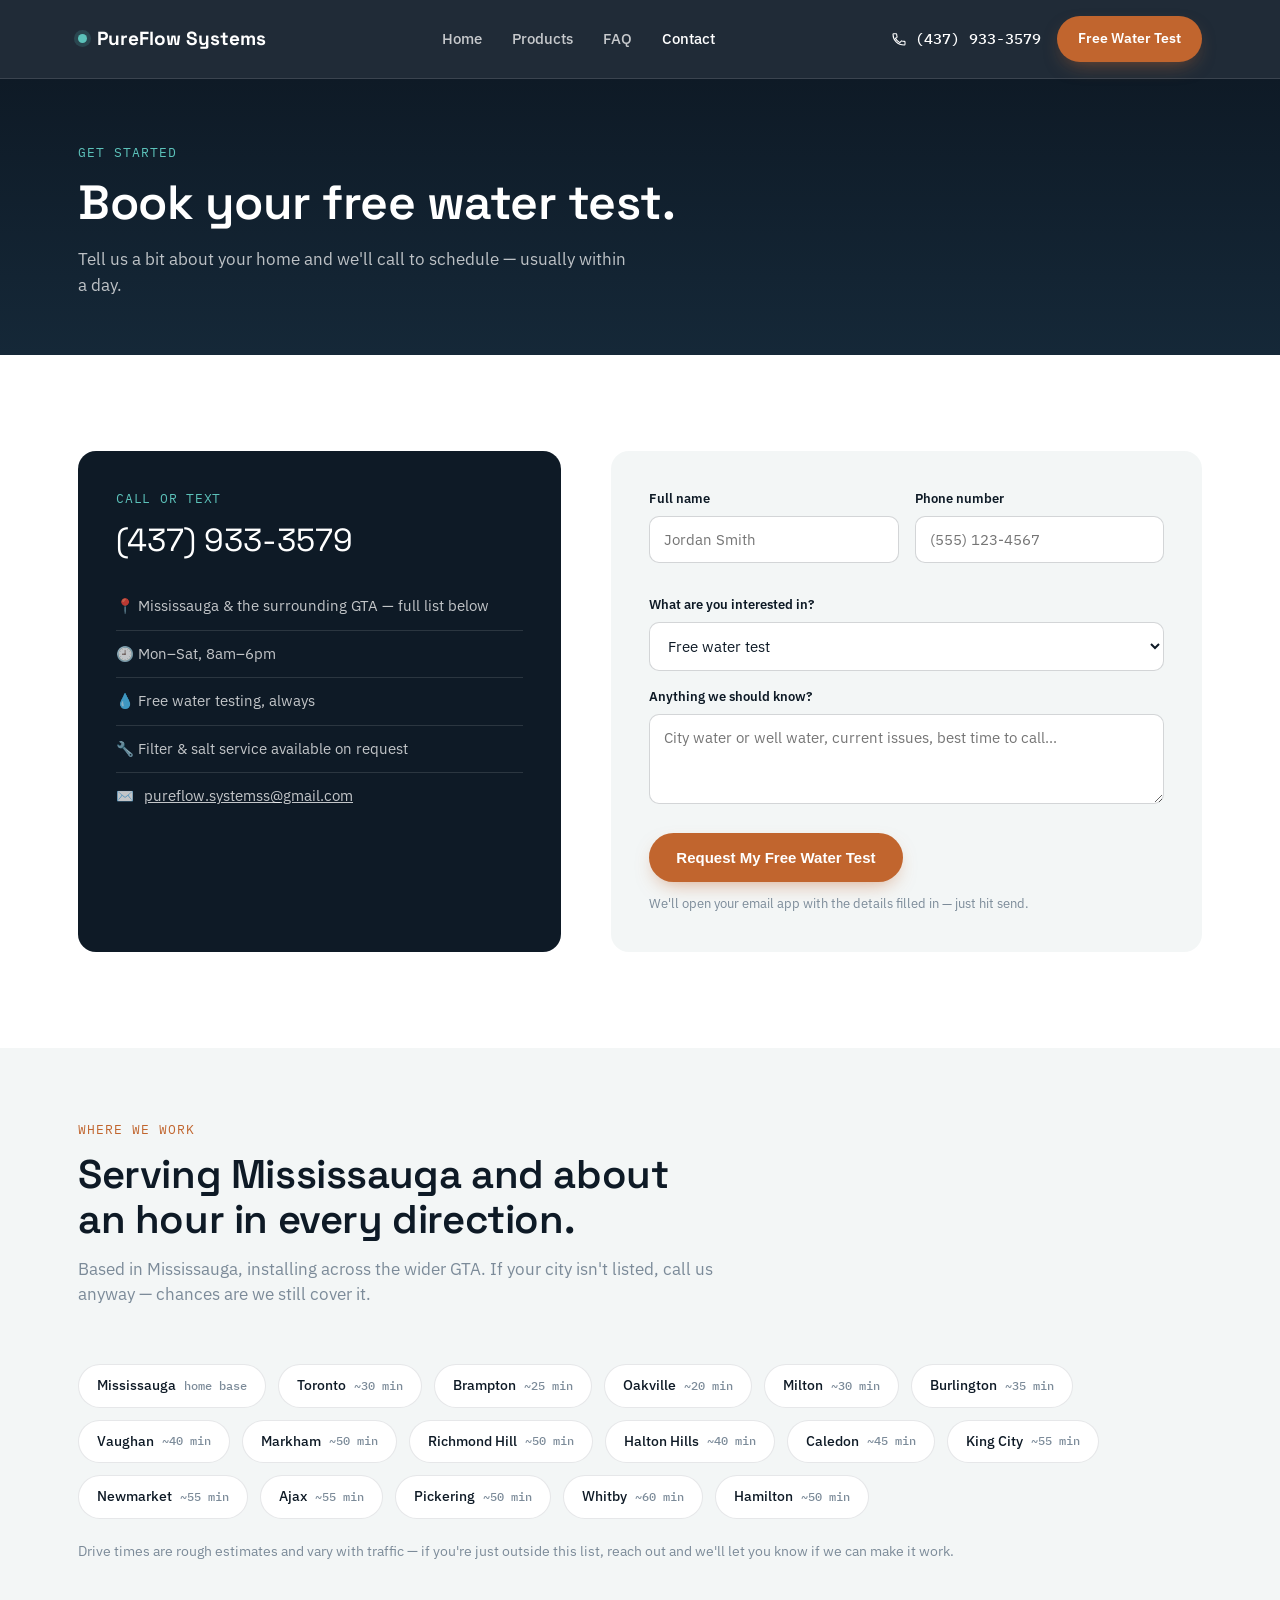
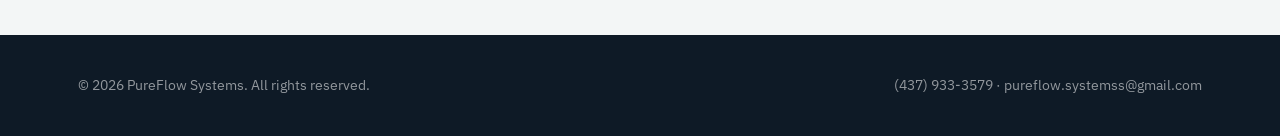
==== contact.html @ 2f2166f5 "Add files via upload" ====
<!DOCTYPE html>
<html lang="en">
<head>
<meta charset="UTF-8">
<meta name="viewport" content="width=device-width, initial-scale=1.0">
<title>Contact | PureFlow Systems</title>
<meta name="description" content="Book your free water test. Serving Mississauga and about an hour in every direction across the GTA.">
<link rel="preconnect" href="https://fonts.googleapis.com">
<link rel="preconnect" href="https://fonts.gstatic.com" crossorigin>
<link href="https://fonts.googleapis.com/css2?family=Space+Grotesk:wght@400;500;600;700&family=IBM+Plex+Sans:wght@400;500;600;700&family=IBM+Plex+Mono:wght@400;500;600&display=swap" rel="stylesheet">
<link rel="stylesheet" href="styles.css">
</head>
<body>

<header>
  <div class="nav">
    <a href="index.html" class="logo"><span class="dot"></span>PureFlow Systems</a>
    <nav class="navlinks">
      <a href="index.html">Home</a>
      <a href="products.html">Products</a>
      <a href="faq.html">FAQ</a>
      <a href="contact.html" class="active">Contact</a>
    </nav>
    <div class="navcta">
      <a class="navphone" href="tel:4379333579">
        <svg width="16" height="16" viewBox="0 0 24 24" fill="none"><path d="M6.6 10.8c1.4 2.8 3.8 5.1 6.6 6.6l2.2-2.2c.3-.3.7-.4 1-.2 1.1.4 2.3.6 3.6.6.6 0 1 .4 1 1V20c0 .6-.4 1-1 1C9.9 21 3 14.1 3 5c0-.6.4-1 1-1h3.5c.6 0 1 .4 1 1 0 1.2.2 2.4.6 3.6.1.4 0 .8-.2 1L6.6 10.8Z" stroke="currentColor" stroke-width="1.6"/></svg>
        <span class="label">(437) 933-3579</span>
      </a>
      <a class="btn btn-copper" href="contact.html" style="padding:11px 20px; font-size:14px;">Free Water Test</a>
      <button class="menu-btn" aria-label="Toggle menu" onclick="toggleMobileNav()">☰</button>
    </div>
  </div>
  <nav class="mobile-nav" id="mobileNav">
    <a href="index.html" onclick="closeMobileNav()">Home</a>
    <a href="products.html" onclick="closeMobileNav()">Products</a>
    <a href="faq.html" onclick="closeMobileNav()">FAQ</a>
    <a href="contact.html" class="active" onclick="closeMobileNav()">Contact</a>
  </nav>
</header>

<div class="page-header">
  <div class="wrap">
    <span class="kicker">Get started</span>
    <h1>Book your free water test.</h1>
    <p>Tell us a bit about your home and we'll call to schedule — usually within a day.</p>
  </div>
</div>

<section class="section">
  <div class="wrap">
    <div class="contact-grid">
      <div class="contact-card">
        <div style="font-family:'IBM Plex Mono'; font-size:12.5px; text-transform:uppercase; letter-spacing:0.06em; color:#5CC2BA;">Call or text</div>
        <a href="tel:4379333579" class="contact-phone">(437) 933-3579</a>
        <ul class="contact-list">
          <li>📍 Mississauga &amp; the surrounding GTA — full list below</li>
          <li>🕘 Mon–Sat, 8am–6pm</li>
          <li>💧 Free water testing, always</li>
          <li>🔧 Filter &amp; salt service available on request</li>
          <li>✉️ <a href="mailto:pureflow.systemss@gmail.com" style="color:inherit; text-decoration:underline;">pureflow.systemss@gmail.com</a></li>
        </ul>
      </div>

      <form class="quote" id="quoteForm" onsubmit="submitQuoteForm(event)">
        <div class="row">
          <div class="field">
            <label for="name">Full name</label>
            <input id="name" type="text" placeholder="Jordan Smith" required>
          </div>
          <div class="field">
            <label for="phone">Phone number</label>
            <input id="phone" type="tel" placeholder="(555) 123-4567" required>
          </div>
        </div>
        <div class="field">
          <label for="interest">What are you interested in?</label>
          <select id="interest">
            <option>Free water test</option>
            <option>Whole house softener + carbon</option>
            <option>Whole house softener + 3-stage</option>
            <option>Whole house carbon only</option>
            <option>6-stage under-sink RO</option>
            <option>7-stage under-sink RO</option>
            <option>Filter or salt service for existing system</option>
          </select>
        </div>
        <div class="field">
          <label for="notes">Anything we should know?</label>
          <textarea id="notes" placeholder="City water or well water, current issues, best time to call..."></textarea>
        </div>
        <button class="btn btn-copper" type="submit">Request My Free Water Test</button>
        <p id="quoteFormNote" style="font-size:13px; color:var(--steel); margin-top:12px;">We'll open your email app with the details filled in — just hit send.</p>
      </form>
    </div>
  </div>
</section>

<!-- SERVICE AREA -->
<section class="section tight bg-mist">
  <div class="wrap">
    <div class="section-head">
      <span class="kicker">Where we work</span>
      <h2>Serving Mississauga and about an hour in every direction.</h2>
      <p>Based in Mississauga, installing across the wider GTA. If your city isn't listed, call us anyway — chances are we still cover it.</p>
    </div>
    <div class="area-grid">
      <div class="area-chip">Mississauga <span class="drivetime">home base</span></div>
      <div class="area-chip">Toronto <span class="drivetime">~30 min</span></div>
      <div class="area-chip">Brampton <span class="drivetime">~25 min</span></div>
      <div class="area-chip">Oakville <span class="drivetime">~20 min</span></div>
      <div class="area-chip">Milton <span class="drivetime">~30 min</span></div>
      <div class="area-chip">Burlington <span class="drivetime">~35 min</span></div>
      <div class="area-chip">Vaughan <span class="drivetime">~40 min</span></div>
      <div class="area-chip">Markham <span class="drivetime">~50 min</span></div>
      <div class="area-chip">Richmond Hill <span class="drivetime">~50 min</span></div>
      <div class="area-chip">Halton Hills <span class="drivetime">~40 min</span></div>
      <div class="area-chip">Caledon <span class="drivetime">~45 min</span></div>
      <div class="area-chip">King City <span class="drivetime">~55 min</span></div>
      <div class="area-chip">Newmarket <span class="drivetime">~55 min</span></div>
      <div class="area-chip">Ajax <span class="drivetime">~55 min</span></div>
      <div class="area-chip">Pickering <span class="drivetime">~50 min</span></div>
      <div class="area-chip">Whitby <span class="drivetime">~60 min</span></div>
      <div class="area-chip">Hamilton <span class="drivetime">~50 min</span></div>
    </div>
    <p class="area-note">Drive times are rough estimates and vary with traffic — if you're just outside this list, reach out and we'll let you know if we can make it work.</p>
  </div>
</section>

<footer>
  <div class="wrap">
    <div>© 2026 PureFlow Systems. All rights reserved.</div>
    <div>(437) 933-3579 · pureflow.systemss@gmail.com</div>
  </div>
</footer>

<script src="script.js"></script>
</body>
</html>
---- styles.css ----
:root{
  --ink:#0E1A26;
  --ink-2:#152838;
  --ink-3:#1D3345;
  --mist:#F3F6F6;
  --paper:#FFFFFF;
  --teal:#2E9E97;
  --teal-light:#5CC2BA;
  --copper:#C1652E;
  --copper-light:#E08246;
  --steel:#7C8B99;
  --ink-text:#0E1A26;
  --line-dark:rgba(255,255,255,0.12);
  --line-light:rgba(14,26,38,0.10);
  --radius:14px;
}
*{box-sizing:border-box; margin:0; padding:0;}
html{scroll-behavior:smooth;}
body{
  font-family:'IBM Plex Sans', sans-serif;
  color:var(--ink-text);
  background:var(--paper);
  line-height:1.55;
  -webkit-font-smoothing:antialiased;
}
h1,h2,h3,h4{
  font-family:'Space Grotesk', sans-serif;
  font-weight:600;
  line-height:1.12;
  letter-spacing:-0.01em;
}
.mono{font-family:'IBM Plex Mono', monospace;}
a{color:inherit; text-decoration:none;}
img{max-width:100%; display:block;}
.wrap{max-width:1180px; margin:0 auto; padding:0 28px;}
section{position:relative;}

/* ---------- Buttons ---------- */
.btn{
  display:inline-flex; align-items:center; gap:10px;
  padding:15px 26px;
  border-radius:999px;
  font-weight:600;
  font-size:15px;
  border:1px solid transparent;
  cursor:pointer;
  transition:transform .15s ease, box-shadow .15s ease, background .15s ease;
  white-space:nowrap;
}
.btn:hover{transform:translateY(-1px);}
.btn-copper{background:var(--copper); color:#fff; box-shadow:0 8px 20px -8px rgba(193,101,46,0.6);}
.btn-copper:hover{background:var(--copper-light);}
.btn-ghost{background:transparent; color:var(--paper); border-color:rgba(255,255,255,0.35);}
.btn-ghost:hover{background:rgba(255,255,255,0.08);}
.btn-dark{background:var(--ink); color:#fff;}
.btn-dark:hover{background:var(--ink-3);}
.btn-outline-dark{background:transparent;color:var(--ink);border-color:rgba(14,26,38,0.25);}
.btn-outline-dark:hover{background:rgba(14,26,38,0.04);}

/* ---------- Nav ---------- */
header{
  position:sticky; top:0; z-index:100;
  background:rgba(14,26,38,0.92);
  backdrop-filter:blur(10px);
  border-bottom:1px solid var(--line-dark);
}
.nav{
  display:flex; align-items:center; justify-content:space-between;
  padding:16px 28px; max-width:1180px; margin:0 auto;
}
.logo{
  display:flex; align-items:center; gap:10px;
  color:#fff; font-family:'Space Grotesk'; font-weight:700; font-size:19px;
}
.logo .dot{
  width:9px;height:9px;border-radius:50%;
  background:var(--teal-light);
  box-shadow:0 0 0 4px rgba(92,194,186,0.18);
}
.navlinks{display:flex; gap:30px; align-items:center;}
.navlinks a{color:rgba(255,255,255,0.75); font-size:14.5px; font-weight:500; transition:color .15s;}
.navlinks a:hover, .navlinks a.active{color:#fff;}
.navcta{display:flex; align-items:center; gap:16px;}
.navphone{color:#fff; font-family:'IBM Plex Mono'; font-size:14.5px; font-weight:500; display:flex; align-items:center; gap:8px;}
.menu-btn{display:none; background:none; border:none; color:#fff; font-size:24px; cursor:pointer; line-height:1;}

.mobile-nav{
  display:none;
  flex-direction:column;
  background:var(--ink-2);
  border-top:1px solid var(--line-dark);
  border-bottom:1px solid var(--line-dark);
}
.mobile-nav.open{display:flex;}
.mobile-nav a{
  color:rgba(255,255,255,0.85); font-size:15px; font-weight:500;
  padding:16px 28px; border-top:1px solid var(--line-dark);
}
.mobile-nav a:first-child{border-top:none;}
.mobile-nav a:hover, .mobile-nav a.active{color:#fff; background:rgba(255,255,255,0.04);}

@media (max-width:880px){
  .navlinks{display:none;}
  .navphone span.label{display:none;}
  .menu-btn{display:block;}
}

/* ---------- Page header (non-home pages) ---------- */
.page-header{
  background:linear-gradient(180deg, var(--ink) 0%, var(--ink-2) 100%);
  color:#fff;
  padding:64px 0 56px;
}
.page-header .kicker{
  font-family:'IBM Plex Mono'; font-size:12.5px; letter-spacing:0.08em; text-transform:uppercase;
  color:var(--teal-light); margin-bottom:14px; display:block;
}
.page-header h1{font-size:clamp(32px,4.5vw,48px); color:#fff;}
.page-header p{font-size:17px; color:rgba(255,255,255,0.72); max-width:560px; margin-top:16px;}

/* ---------- Hero (home only) ---------- */
.hero{
  background:
    radial-gradient(ellipse 900px 500px at 85% -10%, rgba(46,158,151,0.22), transparent 60%),
    linear-gradient(180deg, var(--ink) 0%, var(--ink-2) 100%);
  color:#fff;
  padding:90px 0 60px;
  overflow:hidden;
}
.hero-grid{
  display:grid; grid-template-columns:1.1fr 0.9fr; gap:40px; align-items:center;
}
.eyebrow{
  display:inline-flex; align-items:center; gap:8px;
  font-family:'IBM Plex Mono'; font-size:12.5px; letter-spacing:0.06em; text-transform:uppercase;
  color:var(--teal-light);
  border:1px solid rgba(92,194,186,0.35);
  padding:6px 14px; border-radius:999px;
  margin-bottom:22px;
}
.hero h1{
  font-size:clamp(36px, 5vw, 58px);
  color:#fff;
  margin-bottom:20px;
}
.hero h1 em{
  font-style:normal;
  background:linear-gradient(90deg, var(--teal-light), var(--teal));
  -webkit-background-clip:text; background-clip:text; color:transparent;
}
.hero p.sub{
  font-size:18px; color:rgba(255,255,255,0.72); max-width:480px; margin-bottom:34px;
}
.hero-ctas{display:flex; flex-wrap:wrap; gap:14px; margin-bottom:36px;}
.hero-stats{display:flex; gap:34px; flex-wrap:wrap;}
.hstat b{display:block; font-family:'Space Grotesk'; font-size:26px; color:#fff;}
.hstat span{font-size:13px; color:rgba(255,255,255,0.55);}

.pipe-art{position:relative; height:420px;}
.pipe-art svg{width:100%; height:100%;}
@media (max-width:960px){
  .hero-grid{grid-template-columns:1fr;}
  .pipe-art{height:260px; order:-1;}
}

/* ---------- Trust strip ---------- */
.trust{
  background:var(--ink-3);
  color:#fff;
  padding:22px 0;
  border-bottom:1px solid var(--line-dark);
}
.trust .wrap{
  display:flex; flex-wrap:wrap; gap:18px 40px; justify-content:space-between; align-items:center;
  font-size:14px; color:rgba(255,255,255,0.85);
}
.trust .item{display:flex; align-items:center; gap:10px;}
.trust .item svg{flex:none;}

/* ---------- Section headers ---------- */
.section{padding:96px 0;}
.section.tight{padding:72px 0;}
.section-head{max-width:640px; margin-bottom:56px;}
.section-head .kicker{
  font-family:'IBM Plex Mono'; font-size:12.5px; letter-spacing:0.08em; text-transform:uppercase;
  color:var(--copper); margin-bottom:14px; display:block;
}
.section-head h2{font-size:clamp(28px,3.6vw,40px); color:var(--ink);}
.section-head p{font-size:16.5px; color:var(--steel); margin-top:14px;}
.bg-mist{background:var(--mist);}

/* ---------- Overview cards (home) ---------- */
.overview-grid{display:grid; grid-template-columns:1fr 1fr; gap:24px;}
.overview-card{
  background:#fff; border:1px solid var(--line-light); border-radius:var(--radius);
  padding:36px; display:flex; flex-direction:column;
  transition:transform .2s ease, box-shadow .2s ease;
}
.overview-card:hover{transform:translateY(-4px); box-shadow:0 24px 48px -24px rgba(14,26,38,0.25);}
.overview-card .tier{font-family:'IBM Plex Mono'; font-size:12.5px; color:var(--copper); text-transform:uppercase; letter-spacing:0.06em; margin-bottom:10px;}
.overview-card h3{font-size:24px; margin-bottom:12px;}
.overview-card p{color:var(--steel); font-size:15px; margin-bottom:24px; flex:1;}
@media (max-width:760px){.overview-grid{grid-template-columns:1fr;}}

/* ---------- Package cards ---------- */
.pkg-grid{display:grid; grid-template-columns:repeat(3, 1fr); gap:24px;}
.pkg{
  background:#fff; border:1px solid var(--line-light); border-radius:var(--radius);
  padding:34px 30px; display:flex; flex-direction:column; position:relative;
  transition:transform .2s ease, box-shadow .2s ease;
}
.pkg:hover{transform:translateY(-4px); box-shadow:0 24px 48px -24px rgba(14,26,38,0.25);}
.pkg.featured{
  border:2px solid var(--teal);
  box-shadow:0 30px 60px -28px rgba(46,158,151,0.35);
}
.pkg-tag{
  position:absolute; top:-13px; left:30px;
  background:var(--teal); color:#fff; font-size:11.5px; font-weight:600;
  letter-spacing:0.04em; text-transform:uppercase;
  padding:5px 14px; border-radius:999px;
}
.pkg .tier{font-family:'IBM Plex Mono'; font-size:12.5px; color:var(--copper); text-transform:uppercase; letter-spacing:0.06em; margin-bottom:10px;}
.pkg h3{font-size:22px; margin-bottom:8px;}
.pkg ul{list-style:none; margin:20px 0 28px; flex:1;}
.pkg li{
  font-size:14.5px; color:#42505C; padding:8px 0 8px 26px; position:relative;
  border-top:1px solid var(--line-light);
}
.pkg li:first-child{border-top:none;}
.pkg li::before{
  content:"✓"; position:absolute; left:0; top:8px; color:var(--teal); font-weight:700;
}

/* ---------- RO cards ---------- */
.ro-grid{display:grid; grid-template-columns:1fr 1fr; gap:24px;}
.ro-card{
  background:var(--ink); color:#fff; border-radius:var(--radius); padding:34px;
  position:relative; overflow:hidden;
}
.ro-card.alt{background:var(--ink-3);}
.ro-card .stagecount{
  font-family:'Space Grotesk'; font-size:52px; color:rgba(255,255,255,0.14);
  position:absolute; top:14px; right:24px;
}
.ro-card h3{font-size:22px; margin-bottom:6px; color:#fff;}
.ro-card p{color:rgba(255,255,255,0.65); font-size:14.5px; margin-bottom:16px; margin-top:16px;}
.ro-card .note{
  font-size:13px; color:rgba(255,255,255,0.55); border-top:1px solid var(--line-dark);
  padding-top:14px; margin-top:6px;
}

/* ---------- Stage flow diagram ---------- */
.flow-wrap{
  background:var(--ink); border-radius:20px; padding:50px 40px 40px;
  color:#fff; position:relative; overflow:hidden;
}
.flow-toggle{
  display:inline-flex; background:rgba(255,255,255,0.06); border:1px solid var(--line-dark);
  border-radius:999px; padding:4px; margin-bottom:44px;
}
.flow-toggle button{
  font-family:'IBM Plex Mono'; font-size:13px; padding:9px 20px; border-radius:999px; border:none;
  background:transparent; color:rgba(255,255,255,0.55); cursor:pointer; transition:all .2s;
}
.flow-toggle button.active{background:var(--teal); color:#fff;}
.flow-track{position:relative; padding:10px 0 30px;}
.flow-line{
  position:absolute; top:24px; left:0; right:0; height:3px;
  background:linear-gradient(90deg, var(--teal) 0%, var(--teal-light) 100%);
  border-radius:3px; z-index:0;
}
.flow-nodes{display:flex; justify-content:space-between; position:relative; z-index:1;}
.fnode{width:13%; text-align:center; cursor:pointer;}
.fnode .dot{
  width:48px; height:48px; border-radius:50%; background:var(--ink-3);
  border:3px solid var(--teal); margin:0 auto 14px;
  display:flex; align-items:center; justify-content:center;
  font-family:'Space Grotesk'; font-weight:700; font-size:17px; color:#fff;
  transition:all .2s;
}
.fnode:hover .dot, .fnode.open .dot{background:var(--teal); transform:scale(1.08);}
.fnode .flabel{font-size:12.5px; color:rgba(255,255,255,0.7); font-weight:500; line-height:1.3;}
.fnode[data-stage="7"]{display:none;}
.flow-track.show7 .fnode[data-stage="7"]{display:block;}
.flow-detail{
  margin-top:30px; background:rgba(255,255,255,0.05); border:1px solid var(--line-dark);
  border-radius:12px; padding:22px 26px; font-size:14.5px; color:rgba(255,255,255,0.8);
  min-height:56px; display:flex; align-items:center; gap:14px;
}
.flow-detail b{color:#fff; font-family:'Space Grotesk'; font-weight:600;}
@media (max-width:820px){
  .flow-nodes{flex-wrap:wrap; gap:20px 0;}
  .fnode{width:30%;}
  .flow-line{display:none;}
}

/* ---------- Service / recurring ---------- */
.service-grid{display:grid; grid-template-columns:1fr 1fr 1fr; gap:24px;}
.service-card{
  background:#fff; border:1px solid var(--line-light); border-radius:var(--radius); padding:30px;
}
.service-card .icon{
  width:44px; height:44px; border-radius:10px; background:rgba(46,158,151,0.1);
  display:flex; align-items:center; justify-content:center; margin-bottom:18px;
}
.service-card h4{font-size:17px; margin-bottom:10px;}
.service-card p{font-size:14.5px; color:var(--steel);}

/* ---------- CTA banner ---------- */
.cta-banner{
  background:linear-gradient(120deg, var(--teal) 0%, #257a75 100%);
  color:#fff; border-radius:20px; padding:56px 50px;
  display:flex; align-items:center; justify-content:space-between; gap:30px; flex-wrap:wrap;
}
.cta-banner h2{color:#fff; font-size:clamp(24px,3vw,32px); max-width:520px;}
.cta-banner p{color:rgba(255,255,255,0.85); margin-top:10px; max-width:480px;}

/* ---------- About / gallery ---------- */
.about-grid{display:grid; grid-template-columns:1fr 1fr; gap:60px; align-items:center;}
.about-list{list-style:none; margin-top:26px;}
.about-list li{
  display:flex; gap:14px; padding:14px 0; border-top:1px solid var(--line-light); font-size:15px;
}
.about-list li:first-child{border-top:none;}
.about-list b{font-family:'Space Grotesk'; color:var(--teal); flex:none;}

.gallery-grid{display:grid; grid-template-columns:repeat(4,1fr); gap:16px;}
.gallery-slot{
  aspect-ratio:1; border-radius:12px; position:relative; overflow:hidden; background:#0E1A26;
  border:1px solid var(--line-light);
}
.gallery-slot img{width:100%; height:100%; object-fit:cover; display:block;}
.gallery-slot figcaption{
  position:absolute; left:0; right:0; bottom:0;
  background:linear-gradient(0deg, rgba(14,26,38,0.85), transparent);
  color:#fff; font-size:12.5px; font-weight:500; padding:22px 12px 10px; text-align:left;
}
@media (max-width:760px){.gallery-grid{grid-template-columns:repeat(2,1fr);}}

/* ---------- Service area ---------- */
.area-grid{display:flex; flex-wrap:wrap; gap:12px;}
.area-chip{
  display:flex; align-items:center; gap:8px;
  background:#fff; border:1px solid var(--line-light); border-radius:999px;
  padding:10px 18px; font-size:14px; color:var(--ink); font-weight:500;
}
.area-chip .drivetime{font-family:'IBM Plex Mono'; font-size:12px; color:var(--steel);}
.area-note{font-size:14px; color:var(--steel); margin-top:22px;}

/* ---------- FAQ ---------- */
.faq-list{max-width:800px;}
.faq-item{border-top:1px solid var(--line-light);}
.faq-item:last-child{border-bottom:1px solid var(--line-light);}
.faq-q{
  width:100%; text-align:left; background:none; border:none; cursor:pointer;
  display:flex; align-items:center; justify-content:space-between; gap:20px;
  padding:22px 4px; font-family:'Space Grotesk'; font-size:16.5px; font-weight:600; color:var(--ink);
}
.faq-q .plus{
  font-family:'IBM Plex Mono'; font-size:20px; color:var(--teal); flex:none;
  transition:transform .2s ease;
}
.faq-item.open .faq-q .plus{transform:rotate(45deg);}
.faq-a{
  max-height:0; overflow:hidden; transition:max-height .25s ease;
}
.faq-item.open .faq-a{max-height:260px;}
.faq-a p{font-size:14.5px; color:var(--steel); padding:0 4px 22px; max-width:680px;}

/* ---------- Contact ---------- */
.contact-grid{display:grid; grid-template-columns:0.9fr 1.1fr; gap:50px;}
.contact-card{
  background:var(--ink); color:#fff; border-radius:18px; padding:38px;
}
.contact-phone{
  font-family:'Space Grotesk'; font-size:32px; color:#fff; margin:8px 0 18px; display:block;
}
.contact-list{list-style:none;}
.contact-list li{padding:12px 0; border-top:1px solid var(--line-dark); font-size:14.5px; color:rgba(255,255,255,0.75); display:flex; gap:10px;}
.contact-list li:first-child{border-top:none;}

form.quote{background:var(--mist); border-radius:18px; padding:38px;}
form.quote .row{display:grid; grid-template-columns:1fr 1fr; gap:16px; margin-bottom:16px;}
form.quote label{font-size:13px; font-weight:600; color:var(--ink); display:block; margin-bottom:7px;}
form.quote input, form.quote select, form.quote textarea{
  width:100%; padding:13px 14px; border-radius:10px; border:1px solid rgba(14,26,38,0.18);
  font-family:'IBM Plex Sans'; font-size:14.5px; background:#fff; color:var(--ink);
}
form.quote textarea{resize:vertical; min-height:90px;}
form.quote .field{margin-bottom:16px;}
form.quote .btn{margin-top:6px;}

@media (max-width:900px){
  .pkg-grid{grid-template-columns:1fr;}
  .ro-grid{grid-template-columns:1fr;}
  .service-grid{grid-template-columns:1fr;}
  .about-grid{grid-template-columns:1fr; gap:30px;}
  .contact-grid{grid-template-columns:1fr;}
  form.quote .row{grid-template-columns:1fr;}
}

/* ---------- Footer ---------- */
footer{background:var(--ink); color:rgba(255,255,255,0.55); padding:40px 0;}
footer .wrap{display:flex; justify-content:space-between; flex-wrap:wrap; gap:16px; font-size:13.5px;}

@media (prefers-reduced-motion: reduce){
  *{transition:none !important; animation:none !important;}
}

.drop{
  animation:dropmove 3.4s ease-in-out infinite;
}
@keyframes dropmove{
  0%{transform:translateX(0);}
  50%{transform:translateX(340px);}
  100%{transform:translateX(0);}
}
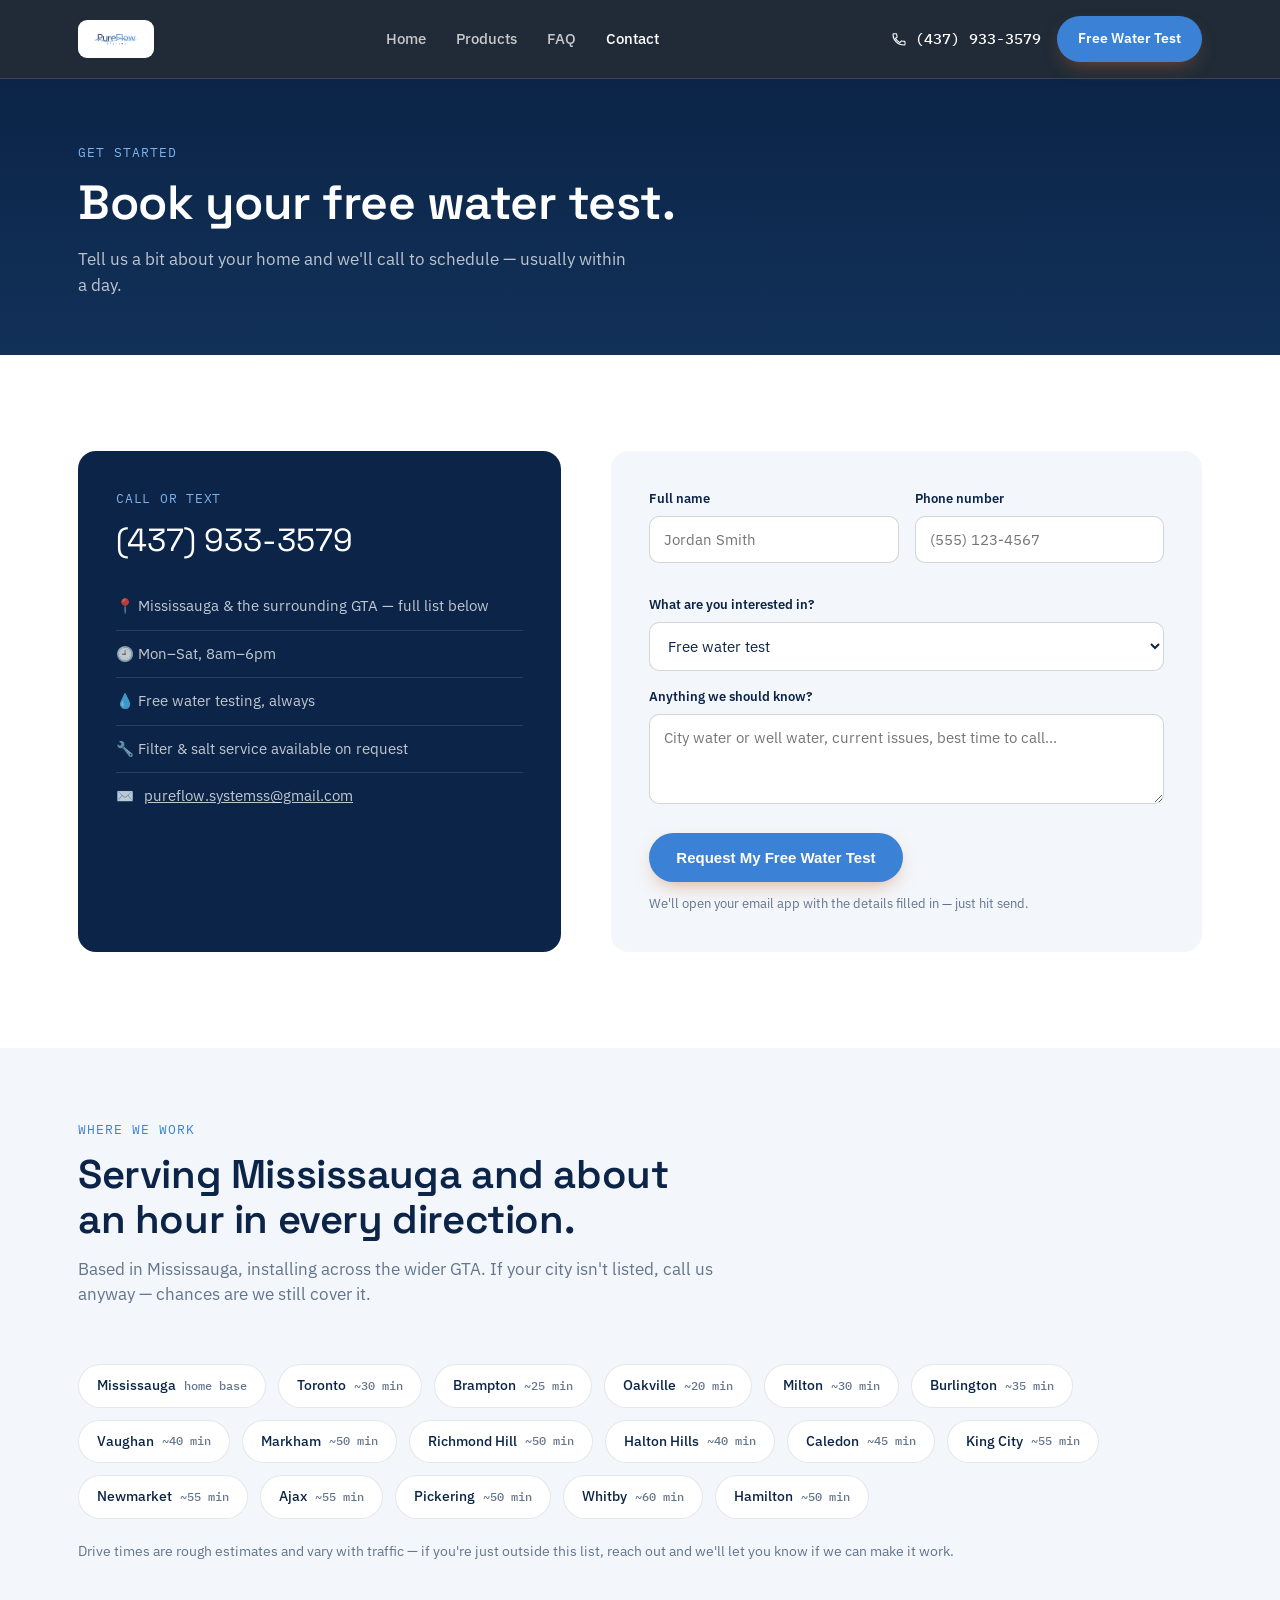
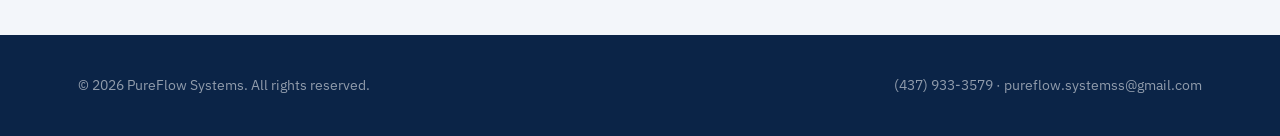
==== commit 38224b16: "Add files via upload" ====
--- a/contact.html
+++ b/contact.html
@@ -8,13 +8,437 @@
 <link rel="preconnect" href="https://fonts.googleapis.com">
 <link rel="preconnect" href="https://fonts.gstatic.com" crossorigin>
 <link href="https://fonts.googleapis.com/css2?family=Space+Grotesk:wght@400;500;600;700&family=IBM+Plex+Sans:wght@400;500;600;700&family=IBM+Plex+Mono:wght@400;500;600&display=swap" rel="stylesheet">
-<link rel="stylesheet" href="styles.css">
+<style>
+:root{
+  --ink:#0B2447;
+  --ink-2:#123159;
+  --ink-3:#1A3F6F;
+  --mist:#F3F6FA;
+  --paper:#FFFFFF;
+  --teal:#3B82D6;
+  --teal-light:#7FB2EA;
+  --copper:#3B82D6;
+  --copper-light:#5B9AE0;
+  --steel:#64758C;
+  --ink-text:#0B2447;
+  --line-dark:rgba(255,255,255,0.12);
+  --line-light:rgba(14,26,38,0.10);
+  --radius:14px;
+}
+*{box-sizing:border-box; margin:0; padding:0;}
+html{scroll-behavior:smooth;}
+body{
+  font-family:'IBM Plex Sans', sans-serif;
+  color:var(--ink-text);
+  background:var(--paper);
+  line-height:1.55;
+  -webkit-font-smoothing:antialiased;
+}
+h1,h2,h3,h4{
+  font-family:'Space Grotesk', sans-serif;
+  font-weight:600;
+  line-height:1.12;
+  letter-spacing:-0.01em;
+}
+.mono{font-family:'IBM Plex Mono', monospace;}
+a{color:inherit; text-decoration:none;}
+img{max-width:100%; display:block;}
+.wrap{max-width:1180px; margin:0 auto; padding:0 28px;}
+section{position:relative;}
+
+/* ---------- Buttons ---------- */
+.btn{
+  display:inline-flex; align-items:center; gap:10px;
+  padding:15px 26px;
+  border-radius:999px;
+  font-weight:600;
+  font-size:15px;
+  border:1px solid transparent;
+  cursor:pointer;
+  transition:transform .15s ease, box-shadow .15s ease, background .15s ease;
+  white-space:nowrap;
+}
+.btn:hover{transform:translateY(-1px);}
+.btn-copper{background:var(--copper); color:#fff; box-shadow:0 8px 20px -8px rgba(193,101,46,0.6);}
+.btn-copper:hover{background:var(--copper-light);}
+.btn-ghost{background:transparent; color:var(--paper); border-color:rgba(255,255,255,0.35);}
+.btn-ghost:hover{background:rgba(255,255,255,0.08);}
+.btn-dark{background:var(--ink); color:#fff;}
+.btn-dark:hover{background:var(--ink-3);}
+.btn-outline-dark{background:transparent;color:var(--ink);border-color:rgba(14,26,38,0.25);}
+.btn-outline-dark:hover{background:rgba(14,26,38,0.04);}
+
+/* ---------- Nav ---------- */
+header{
+  position:sticky; top:0; z-index:100;
+  background:rgba(14,26,38,0.92);
+  backdrop-filter:blur(10px);
+  border-bottom:1px solid var(--line-dark);
+}
+.nav{
+  display:flex; align-items:center; justify-content:space-between;
+  padding:16px 28px; max-width:1180px; margin:0 auto;
+}
+.logo{
+  display:flex; align-items:center;
+}
+.logo img{
+  height:38px; width:auto; display:block;
+  background:#fff; padding:6px 12px; border-radius:9px;
+}
+.logo .dot{
+  width:9px;height:9px;border-radius:50%;
+  background:var(--teal-light);
+  box-shadow:0 0 0 4px rgba(92,194,186,0.18);
+}
+.navlinks{display:flex; gap:30px; align-items:center;}
+.navlinks a{color:rgba(255,255,255,0.75); font-size:14.5px; font-weight:500; transition:color .15s;}
+.navlinks a:hover, .navlinks a.active{color:#fff;}
+.navcta{display:flex; align-items:center; gap:16px;}
+.navphone{color:#fff; font-family:'IBM Plex Mono'; font-size:14.5px; font-weight:500; display:flex; align-items:center; gap:8px;}
+.menu-btn{display:none; background:none; border:none; color:#fff; font-size:24px; cursor:pointer; line-height:1;}
+
+.mobile-nav{
+  display:none;
+  flex-direction:column;
+  background:var(--ink-2);
+  border-top:1px solid var(--line-dark);
+  border-bottom:1px solid var(--line-dark);
+}
+.mobile-nav.open{display:flex;}
+.mobile-nav a{
+  color:rgba(255,255,255,0.85); font-size:15px; font-weight:500;
+  padding:16px 28px; border-top:1px solid var(--line-dark);
+}
+.mobile-nav a:first-child{border-top:none;}
+.mobile-nav a:hover, .mobile-nav a.active{color:#fff; background:rgba(255,255,255,0.04);}
+
+@media (max-width:880px){
+  .navlinks{display:none;}
+  .navphone span.label{display:none;}
+  .menu-btn{display:block;}
+}
+
+/* ---------- Page header (non-home pages) ---------- */
+.page-header{
+  background:linear-gradient(180deg, var(--ink) 0%, var(--ink-2) 100%);
+  color:#fff;
+  padding:64px 0 56px;
+}
+.page-header .kicker{
+  font-family:'IBM Plex Mono'; font-size:12.5px; letter-spacing:0.08em; text-transform:uppercase;
+  color:var(--teal-light); margin-bottom:14px; display:block;
+}
+.page-header h1{font-size:clamp(32px,4.5vw,48px); color:#fff;}
+.page-header p{font-size:17px; color:rgba(255,255,255,0.72); max-width:560px; margin-top:16px;}
+
+/* ---------- Hero (home only) ---------- */
+.hero{
+  background:
+    radial-gradient(ellipse 900px 500px at 85% -10%, rgba(46,158,151,0.22), transparent 60%),
+    linear-gradient(180deg, var(--ink) 0%, var(--ink-2) 100%);
+  color:#fff;
+  padding:90px 0 60px;
+  overflow:hidden;
+}
+.hero-grid{
+  display:grid; grid-template-columns:1.1fr 0.9fr; gap:40px; align-items:center;
+}
+.eyebrow{
+  display:inline-flex; align-items:center; gap:8px;
+  font-family:'IBM Plex Mono'; font-size:12.5px; letter-spacing:0.06em; text-transform:uppercase;
+  color:var(--teal-light);
+  border:1px solid rgba(92,194,186,0.35);
+  padding:6px 14px; border-radius:999px;
+  margin-bottom:22px;
+}
+.hero h1{
+  font-size:clamp(36px, 5vw, 58px);
+  color:#fff;
+  margin-bottom:20px;
+}
+.hero h1 em{
+  font-style:normal;
+  background:linear-gradient(90deg, var(--teal-light), var(--teal));
+  -webkit-background-clip:text; background-clip:text; color:transparent;
+}
+.hero p.sub{
+  font-size:18px; color:rgba(255,255,255,0.72); max-width:480px; margin-bottom:34px;
+}
+.hero-ctas{display:flex; flex-wrap:wrap; gap:14px; margin-bottom:36px;}
+.hero-stats{display:flex; gap:34px; flex-wrap:wrap;}
+.hstat b{display:block; font-family:'Space Grotesk'; font-size:26px; color:#fff;}
+.hstat span{font-size:13px; color:rgba(255,255,255,0.55);}
+
+.pipe-art{position:relative; height:420px;}
+.pipe-art svg{width:100%; height:100%;}
+@media (max-width:960px){
+  .hero-grid{grid-template-columns:1fr;}
+  .pipe-art{height:260px; order:-1;}
+}
+
+/* ---------- Trust strip ---------- */
+.trust{
+  background:var(--ink-3);
+  color:#fff;
+  padding:22px 0;
+  border-bottom:1px solid var(--line-dark);
+}
+.trust .wrap{
+  display:flex; flex-wrap:wrap; gap:18px 40px; justify-content:space-between; align-items:center;
+  font-size:14px; color:rgba(255,255,255,0.85);
+}
+.trust .item{display:flex; align-items:center; gap:10px;}
+.trust .item svg{flex:none;}
+
+/* ---------- Section headers ---------- */
+.section{padding:96px 0;}
+.section.tight{padding:72px 0;}
+.section-head{max-width:640px; margin-bottom:56px;}
+.section-head .kicker{
+  font-family:'IBM Plex Mono'; font-size:12.5px; letter-spacing:0.08em; text-transform:uppercase;
+  color:var(--copper); margin-bottom:14px; display:block;
+}
+.section-head h2{font-size:clamp(28px,3.6vw,40px); color:var(--ink);}
+.section-head p{font-size:16.5px; color:var(--steel); margin-top:14px;}
+.bg-mist{background:var(--mist);}
+
+/* ---------- Overview cards (home) ---------- */
+.overview-grid{display:grid; grid-template-columns:1fr 1fr; gap:24px;}
+.overview-card{
+  background:#fff; border:1px solid var(--line-light); border-radius:var(--radius);
+  padding:36px; display:flex; flex-direction:column;
+  transition:transform .2s ease, box-shadow .2s ease;
+}
+.overview-card:hover{transform:translateY(-4px); box-shadow:0 24px 48px -24px rgba(14,26,38,0.25);}
+.overview-card .tier{font-family:'IBM Plex Mono'; font-size:12.5px; color:var(--copper); text-transform:uppercase; letter-spacing:0.06em; margin-bottom:10px;}
+.overview-card h3{font-size:24px; margin-bottom:12px;}
+.overview-card p{color:var(--steel); font-size:15px; margin-bottom:24px; flex:1;}
+@media (max-width:760px){.overview-grid{grid-template-columns:1fr;}}
+
+/* ---------- Package cards ---------- */
+.pkg-grid{display:grid; grid-template-columns:repeat(3, 1fr); gap:24px;}
+.pkg{
+  background:#fff; border:1px solid var(--line-light); border-radius:var(--radius);
+  padding:34px 30px; display:flex; flex-direction:column; position:relative;
+  transition:transform .2s ease, box-shadow .2s ease;
+}
+.pkg:hover{transform:translateY(-4px); box-shadow:0 24px 48px -24px rgba(14,26,38,0.25);}
+.pkg.featured{
+  border:2px solid var(--teal);
+  box-shadow:0 30px 60px -28px rgba(46,158,151,0.35);
+}
+.pkg-tag{
+  position:absolute; top:-13px; left:30px;
+  background:var(--teal); color:#fff; font-size:11.5px; font-weight:600;
+  letter-spacing:0.04em; text-transform:uppercase;
+  padding:5px 14px; border-radius:999px;
+}
+.pkg .tier{font-family:'IBM Plex Mono'; font-size:12.5px; color:var(--copper); text-transform:uppercase; letter-spacing:0.06em; margin-bottom:10px;}
+.pkg h3{font-size:22px; margin-bottom:8px;}
+.pkg ul{list-style:none; margin:20px 0 28px; flex:1;}
+.pkg li{
+  font-size:14.5px; color:#3A4A5C; padding:8px 0 8px 26px; position:relative;
+  border-top:1px solid var(--line-light);
+}
+.pkg li:first-child{border-top:none;}
+.pkg li::before{
+  content:"✓"; position:absolute; left:0; top:8px; color:var(--teal); font-weight:700;
+}
+
+/* ---------- RO cards ---------- */
+.ro-grid{display:grid; grid-template-columns:1fr 1fr; gap:24px;}
+.ro-card{
+  background:var(--ink); color:#fff; border-radius:var(--radius); padding:34px;
+  position:relative; overflow:hidden;
+}
+.ro-card.alt{background:var(--ink-3);}
+.ro-card .stagecount{
+  font-family:'Space Grotesk'; font-size:52px; color:rgba(255,255,255,0.14);
+  position:absolute; top:14px; right:24px;
+}
+.ro-card h3{font-size:22px; margin-bottom:6px; color:#fff;}
+.ro-card p{color:rgba(255,255,255,0.65); font-size:14.5px; margin-bottom:16px; margin-top:16px;}
+.ro-card .note{
+  font-size:13px; color:rgba(255,255,255,0.55); border-top:1px solid var(--line-dark);
+  padding-top:14px; margin-top:6px;
+}
+
+/* ---------- Stage flow diagram ---------- */
+.flow-wrap{
+  background:var(--ink); border-radius:20px; padding:50px 40px 40px;
+  color:#fff; position:relative; overflow:hidden;
+}
+.flow-toggle{
+  display:inline-flex; background:rgba(255,255,255,0.06); border:1px solid var(--line-dark);
+  border-radius:999px; padding:4px; margin-bottom:44px;
+}
+.flow-toggle button{
+  font-family:'IBM Plex Mono'; font-size:13px; padding:9px 20px; border-radius:999px; border:none;
+  background:transparent; color:rgba(255,255,255,0.55); cursor:pointer; transition:all .2s;
+}
+.flow-toggle button.active{background:var(--teal); color:#fff;}
+.flow-track{position:relative; padding:10px 0 30px;}
+.flow-line{
+  position:absolute; top:24px; left:0; right:0; height:3px;
+  background:linear-gradient(90deg, var(--teal) 0%, var(--teal-light) 100%);
+  border-radius:3px; z-index:0;
+}
+.flow-nodes{display:flex; justify-content:space-between; position:relative; z-index:1;}
+.fnode{width:13%; text-align:center; cursor:pointer;}
+.fnode .dot{
+  width:48px; height:48px; border-radius:50%; background:var(--ink-3);
+  border:3px solid var(--teal); margin:0 auto 14px;
+  display:flex; align-items:center; justify-content:center;
+  font-family:'Space Grotesk'; font-weight:700; font-size:17px; color:#fff;
+  transition:all .2s;
+}
+.fnode:hover .dot, .fnode.open .dot{background:var(--teal); transform:scale(1.08);}
+.fnode .flabel{font-size:12.5px; color:rgba(255,255,255,0.7); font-weight:500; line-height:1.3;}
+.fnode[data-stage="7"]{display:none;}
+.flow-track.show7 .fnode[data-stage="7"]{display:block;}
+.flow-detail{
+  margin-top:30px; background:rgba(255,255,255,0.05); border:1px solid var(--line-dark);
+  border-radius:12px; padding:22px 26px; font-size:14.5px; color:rgba(255,255,255,0.8);
+  min-height:56px; display:flex; align-items:center; gap:14px;
+}
+.flow-detail b{color:#fff; font-family:'Space Grotesk'; font-weight:600;}
+@media (max-width:820px){
+  .flow-nodes{flex-wrap:wrap; gap:20px 0;}
+  .fnode{width:30%;}
+  .flow-line{display:none;}
+}
+
+/* ---------- Service / recurring ---------- */
+.service-grid{display:grid; grid-template-columns:1fr 1fr 1fr; gap:24px;}
+.service-card{
+  background:#fff; border:1px solid var(--line-light); border-radius:var(--radius); padding:30px;
+}
+.service-card .icon{
+  width:44px; height:44px; border-radius:10px; background:rgba(46,158,151,0.1);
+  display:flex; align-items:center; justify-content:center; margin-bottom:18px;
+}
+.service-card h4{font-size:17px; margin-bottom:10px;}
+.service-card p{font-size:14.5px; color:var(--steel);}
+
+/* ---------- CTA banner ---------- */
+.cta-banner{
+  background:linear-gradient(120deg, var(--teal) 0%, #2A5FA0 100%);
+  color:#fff; border-radius:20px; padding:56px 50px;
+  display:flex; align-items:center; justify-content:space-between; gap:30px; flex-wrap:wrap;
+}
+.cta-banner h2{color:#fff; font-size:clamp(24px,3vw,32px); max-width:520px;}
+.cta-banner p{color:rgba(255,255,255,0.85); margin-top:10px; max-width:480px;}
+
+/* ---------- About / gallery ---------- */
+.about-grid{display:grid; grid-template-columns:1fr 1fr; gap:60px; align-items:center;}
+.about-list{list-style:none; margin-top:26px;}
+.about-list li{
+  display:flex; gap:14px; padding:14px 0; border-top:1px solid var(--line-light); font-size:15px;
+}
+.about-list li:first-child{border-top:none;}
+.about-list b{font-family:'Space Grotesk'; color:var(--teal); flex:none;}
+
+.gallery-grid{display:grid; grid-template-columns:repeat(4,1fr); gap:16px;}
+.gallery-slot{
+  aspect-ratio:1; border-radius:12px; position:relative; overflow:hidden; background:#0B2447;
+  border:1px solid var(--line-light);
+}
+.gallery-slot img{width:100%; height:100%; object-fit:cover; display:block;}
+.gallery-slot figcaption{
+  position:absolute; left:0; right:0; bottom:0;
+  background:linear-gradient(0deg, rgba(14,26,38,0.85), transparent);
+  color:#fff; font-size:12.5px; font-weight:500; padding:22px 12px 10px; text-align:left;
+}
+@media (max-width:760px){.gallery-grid{grid-template-columns:repeat(2,1fr);}}
+
+/* ---------- Service area ---------- */
+.area-grid{display:flex; flex-wrap:wrap; gap:12px;}
+.area-chip{
+  display:flex; align-items:center; gap:8px;
+  background:#fff; border:1px solid var(--line-light); border-radius:999px;
+  padding:10px 18px; font-size:14px; color:var(--ink); font-weight:500;
+}
+.area-chip .drivetime{font-family:'IBM Plex Mono'; font-size:12px; color:var(--steel);}
+.area-note{font-size:14px; color:var(--steel); margin-top:22px;}
+
+/* ---------- FAQ ---------- */
+.faq-list{max-width:800px;}
+.faq-item{border-top:1px solid var(--line-light);}
+.faq-item:last-child{border-bottom:1px solid var(--line-light);}
+.faq-q{
+  width:100%; text-align:left; background:none; border:none; cursor:pointer;
+  display:flex; align-items:center; justify-content:space-between; gap:20px;
+  padding:22px 4px; font-family:'Space Grotesk'; font-size:16.5px; font-weight:600; color:var(--ink);
+}
+.faq-q .plus{
+  font-family:'IBM Plex Mono'; font-size:20px; color:var(--teal); flex:none;
+  transition:transform .2s ease;
+}
+.faq-item.open .faq-q .plus{transform:rotate(45deg);}
+.faq-a{
+  max-height:0; overflow:hidden; transition:max-height .25s ease;
+}
+.faq-item.open .faq-a{max-height:260px;}
+.faq-a p{font-size:14.5px; color:var(--steel); padding:0 4px 22px; max-width:680px;}
+
+/* ---------- Contact ---------- */
+.contact-grid{display:grid; grid-template-columns:0.9fr 1.1fr; gap:50px;}
+.contact-card{
+  background:var(--ink); color:#fff; border-radius:18px; padding:38px;
+}
+.contact-phone{
+  font-family:'Space Grotesk'; font-size:32px; color:#fff; margin:8px 0 18px; display:block;
+}
+.contact-list{list-style:none;}
+.contact-list li{padding:12px 0; border-top:1px solid var(--line-dark); font-size:14.5px; color:rgba(255,255,255,0.75); display:flex; gap:10px;}
+.contact-list li:first-child{border-top:none;}
+
+form.quote{background:var(--mist); border-radius:18px; padding:38px;}
+form.quote .row{display:grid; grid-template-columns:1fr 1fr; gap:16px; margin-bottom:16px;}
+form.quote label{font-size:13px; font-weight:600; color:var(--ink); display:block; margin-bottom:7px;}
+form.quote input, form.quote select, form.quote textarea{
+  width:100%; padding:13px 14px; border-radius:10px; border:1px solid rgba(14,26,38,0.18);
+  font-family:'IBM Plex Sans'; font-size:14.5px; background:#fff; color:var(--ink);
+}
+form.quote textarea{resize:vertical; min-height:90px;}
+form.quote .field{margin-bottom:16px;}
+form.quote .btn{margin-top:6px;}
+
+@media (max-width:900px){
+  .pkg-grid{grid-template-columns:1fr;}
+  .ro-grid{grid-template-columns:1fr;}
+  .service-grid{grid-template-columns:1fr;}
+  .about-grid{grid-template-columns:1fr; gap:30px;}
+  .contact-grid{grid-template-columns:1fr;}
+  form.quote .row{grid-template-columns:1fr;}
+}
+
+/* ---------- Footer ---------- */
+footer{background:var(--ink); color:rgba(255,255,255,0.55); padding:40px 0;}
+footer .wrap{display:flex; justify-content:space-between; flex-wrap:wrap; gap:16px; font-size:13.5px;}
+
+@media (prefers-reduced-motion: reduce){
+  *{transition:none !important; animation:none !important;}
+}
+
+.drop{
+  animation:dropmove 3.4s ease-in-out infinite;
+}
+@keyframes dropmove{
+  0%{transform:translateX(0);}
+  50%{transform:translateX(340px);}
+  100%{transform:translateX(0);}
+}
+
+</style>
+<link rel="icon" type="image/png" href="[data-uri]">
 </head>
 <body>
 
 <header>
   <div class="nav">
-    <a href="index.html" class="logo"><span class="dot"></span>PureFlow Systems</a>
+    <a href="index.html" class="logo"><img src="[data-uri]" alt="PureFlow Systems"></a>
     <nav class="navlinks">
       <a href="index.html">Home</a>
       <a href="products.html">Products</a>
@@ -50,7 +474,7 @@
   <div class="wrap">
     <div class="contact-grid">
       <div class="contact-card">
-        <div style="font-family:'IBM Plex Mono'; font-size:12.5px; text-transform:uppercase; letter-spacing:0.06em; color:#5CC2BA;">Call or text</div>
+        <div style="font-family:'IBM Plex Mono'; font-size:12.5px; text-transform:uppercase; letter-spacing:0.06em; color:#7FB2EA;">Call or text</div>
         <a href="tel:4379333579" class="contact-phone">(437) 933-3579</a>
         <ul class="contact-list">
           <li>📍 Mississauga &amp; the surrounding GTA — full list below</li>
@@ -133,6 +557,80 @@
   </div>
 </footer>
 
-<script src="script.js"></script>
+<script>
+// ---- Mobile nav ----
+function toggleMobileNav(){
+  document.getElementById('mobileNav').classList.toggle('open');
+}
+function closeMobileNav(){
+  document.getElementById('mobileNav').classList.remove('open');
+}
+
+// ---- FAQ accordion ----
+function toggleFaq(btn){
+  const item = btn.closest('.faq-item');
+  const isOpen = item.classList.contains('open');
+  document.querySelectorAll('.faq-item.open').forEach(el => el.classList.remove('open'));
+  if(!isOpen){ item.classList.add('open'); }
+}
+
+// ---- Stage flow diagram ----
+const stageInfo = {
+  1: {t:"Sediment Filter", d:"Strips out dirt, sand, and rust before water reaches anything more delicate downstream."},
+  2: {t:"Carbon Filter #1", d:"Reduces chlorine and the chemicals that cause bad taste and odour."},
+  3: {t:"Carbon Filter #2", d:"A second pass that protects the RO membrane and extends its life."},
+  4: {t:"RO Membrane", d:"The core stage — removes up to 95–99% of dissolved contaminants: lead, arsenic, nitrates, many salts and metals."},
+  5: {t:"Post-Carbon Filter", d:"Polishes the water right before the faucet, sharpening the final taste."},
+  6: {t:"Remineralization or UV", d:"Either adds back beneficial minerals for taste, or uses UV light to inactivate microorganisms — depending on the system."},
+  7: {t:"Alkaline / UV Stage", d:"The 7-stage system's extra step: raises pH and adds minerals, or adds UV protection — best matched to your specific water, not just 'more is better'."}
+};
+function showDetail(n){
+  document.querySelectorAll('.fnode').forEach(el=>el.classList.remove('open'));
+  document.querySelector('.fnode[data-stage="'+n+'"]').classList.add('open');
+  const info = stageInfo[n];
+  document.getElementById('flowDetail').innerHTML = '<b>Stage '+n+' — '+info.t+':</b>&nbsp;'+info.d;
+}
+function setStages(n){
+  const track = document.getElementById('flowTrack');
+  if(!track) return;
+  document.getElementById('btn6').classList.toggle('active', n===6);
+  document.getElementById('btn7').classList.toggle('active', n===7);
+  track.classList.toggle('show7', n===7);
+  document.getElementById('flowDetail').innerHTML = '<b>Tap a stage above</b>&nbsp;— we\'ll explain what it removes and why it\'s in the lineup.';
+  document.querySelectorAll('.fnode').forEach(el=>el.classList.remove('open'));
+}
+
+// ---- Quote form ----
+// NOTE: replace this with your real business email (or swap in a form backend like
+// Formspree / Netlify Forms) so leads land somewhere you actually check.
+const LEAD_EMAIL = "pureflow.systemss@gmail.com";
+
+function submitQuoteForm(e){
+  e.preventDefault();
+  const name = document.getElementById('name').value.trim();
+  const phone = document.getElementById('phone').value.trim();
+  const interest = document.getElementById('interest').value;
+  const notes = document.getElementById('notes').value.trim();
+
+  const subject = "New quote request — " + name;
+  const body =
+    "Name: " + name + "\n" +
+    "Phone: " + phone + "\n" +
+    "Interested in: " + interest + "\n" +
+    "Notes: " + (notes || "—");
+
+  const mailtoUrl = "mailto:" + LEAD_EMAIL +
+    "?subject=" + encodeURIComponent(subject) +
+    "&body=" + encodeURIComponent(body);
+
+  window.location.href = mailtoUrl;
+
+  const note = document.getElementById('quoteFormNote');
+  if(note){
+    note.textContent = "Opening your email app with the details filled in — just hit send and we'll be in touch shortly.";
+  }
+}
+
+</script>
 </body>
 </html>
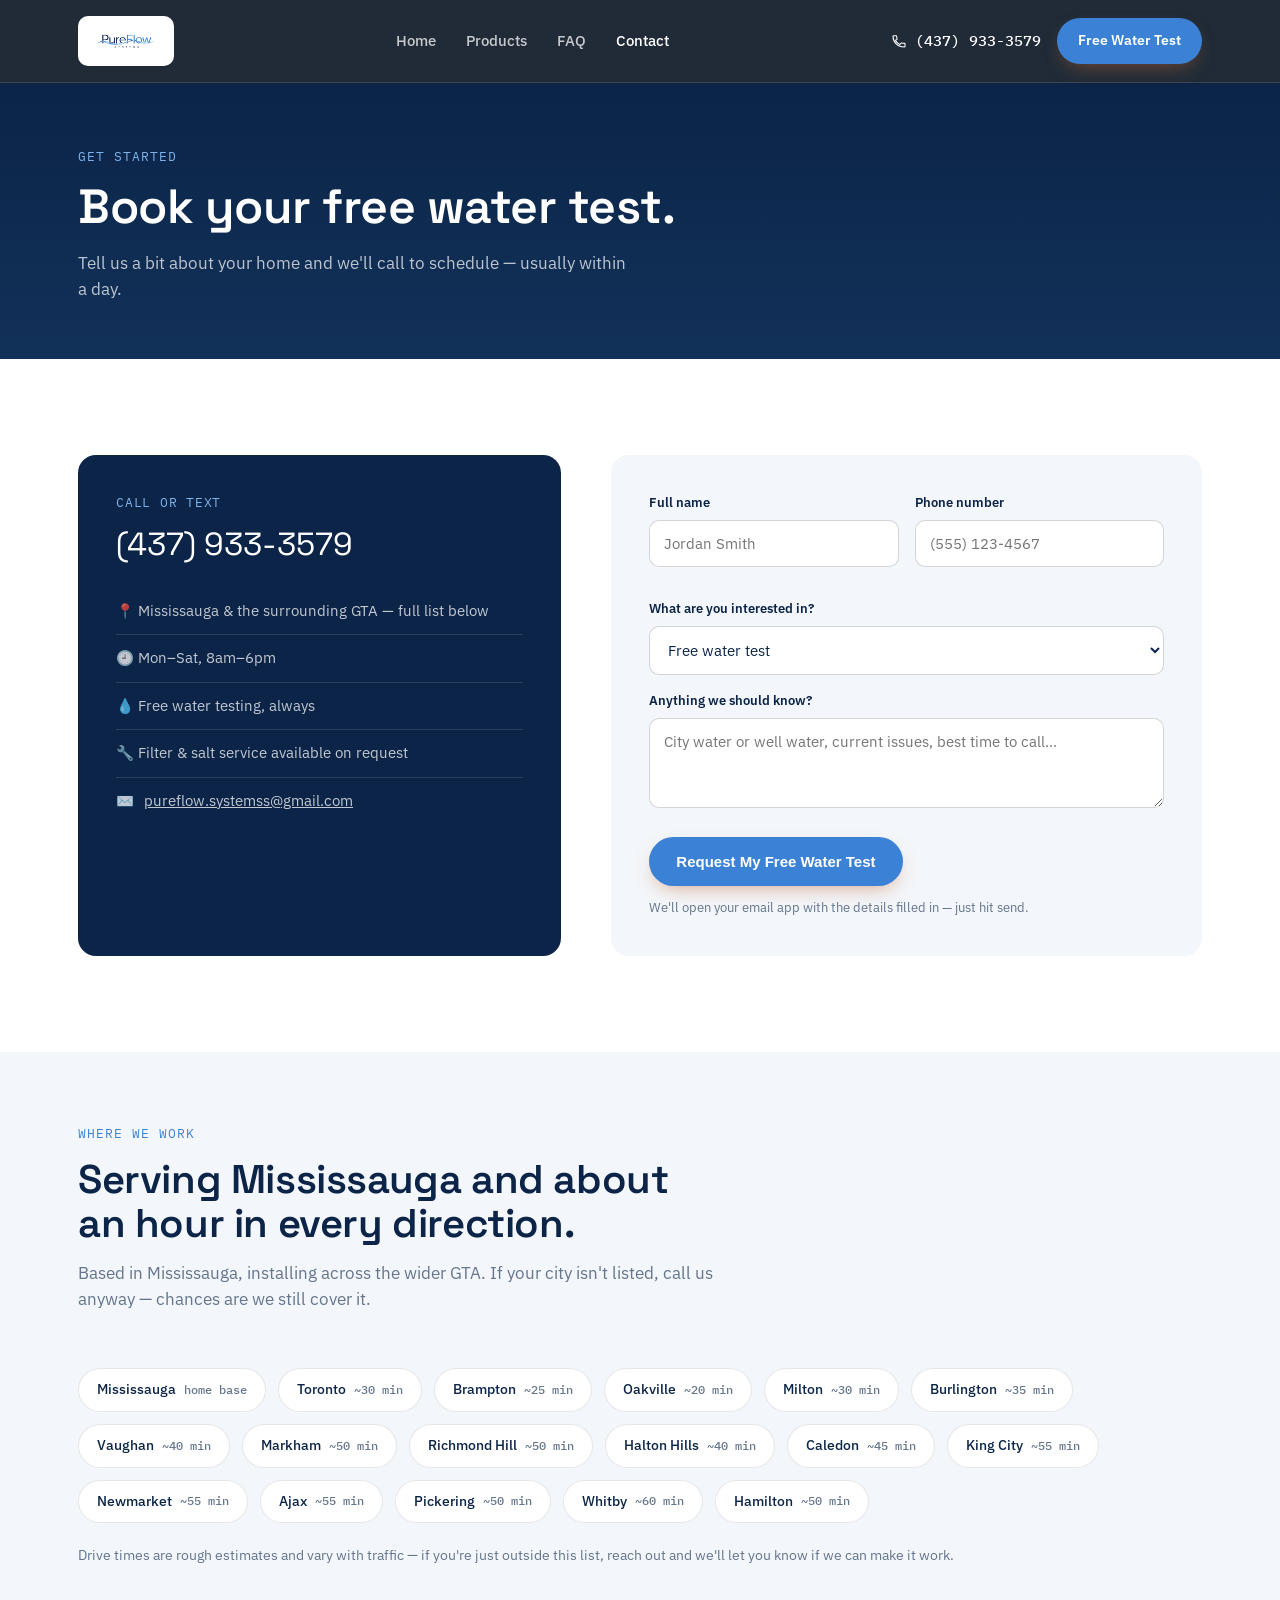
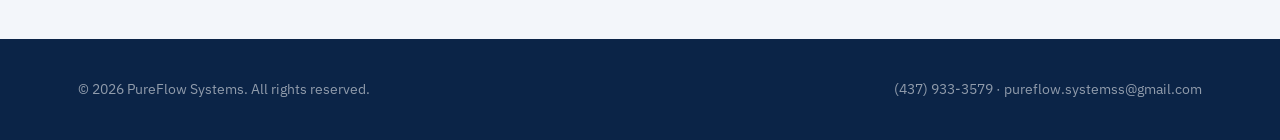
==== commit ee46e4e1: "Add files via upload" ====
--- a/contact.html
+++ b/contact.html
@@ -83,8 +83,27 @@
   display:flex; align-items:center;
 }
 .logo img{
-  height:38px; width:auto; display:block;
-  background:#fff; padding:6px 12px; border-radius:9px;
+  height:50px; width:auto; display:block;
+  background:#fff; padding:8px 14px; border-radius:10px;
+}
+.hero-logo-card{
+  background:#fff;
+  border-radius:20px;
+  padding:44px 36px;
+  display:flex;
+  align-items:center;
+  justify-content:center;
+  height:100%;
+  box-shadow:0 30px 70px -20px rgba(0,0,0,0.45);
+}
+.hero-logo-img{
+  width:100%;
+  max-width:360px;
+  height:auto;
+}
+@media (max-width:960px){
+  .hero-logo-card{padding:32px 24px;}
+  .hero-logo-img{max-width:280px;}
 }
 .logo .dot{
   width:9px;height:9px;border-radius:50%;
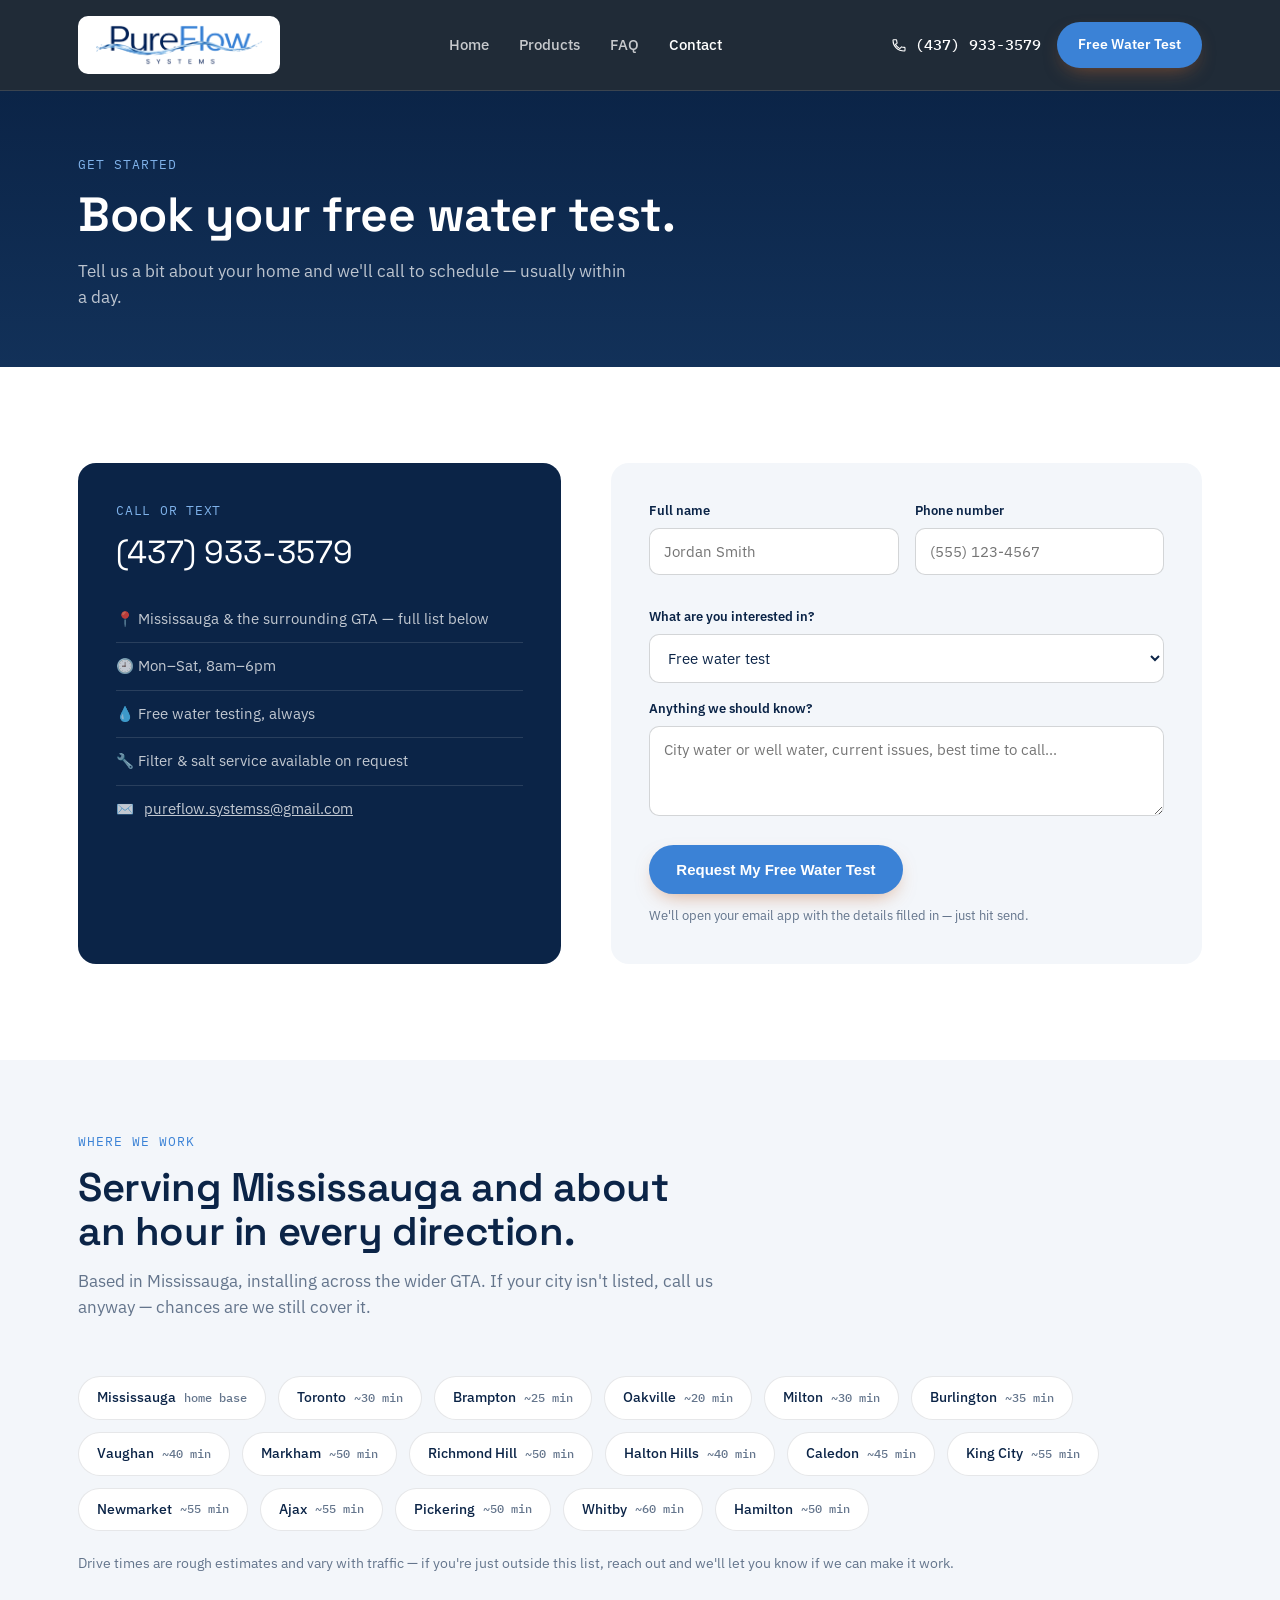
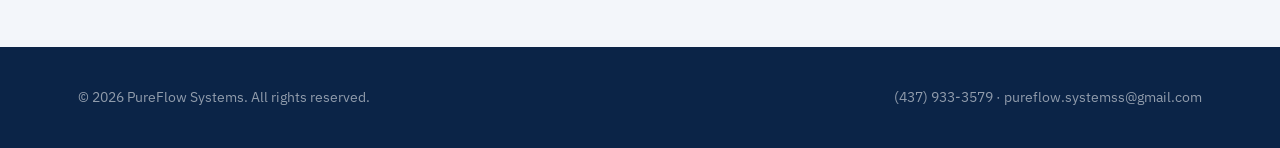
==== commit 8c14cb30: "Add files via upload" ====
--- a/contact.html
+++ b/contact.html
@@ -83,13 +83,13 @@
   display:flex; align-items:center;
 }
 .logo img{
-  height:50px; width:auto; display:block;
-  background:#fff; padding:8px 14px; border-radius:10px;
+  height:58px; width:auto; display:block;
+  background:#fff; padding:8px 16px; border-radius:10px;
 }
 .hero-logo-card{
   background:#fff;
   border-radius:20px;
-  padding:44px 36px;
+  padding:26px 30px;
   display:flex;
   align-items:center;
   justify-content:center;
@@ -98,12 +98,12 @@
 }
 .hero-logo-img{
   width:100%;
-  max-width:360px;
+  max-width:480px;
   height:auto;
 }
 @media (max-width:960px){
-  .hero-logo-card{padding:32px 24px;}
-  .hero-logo-img{max-width:280px;}
+  .hero-logo-card{padding:20px 24px;}
+  .hero-logo-img{max-width:340px;}
 }
 .logo .dot{
   width:9px;height:9px;border-radius:50%;
@@ -457,7 +457,7 @@
 
 <header>
   <div class="nav">
-    <a href="index.html" class="logo"><img src="[data-uri]" alt="PureFlow Systems"></a>
+    <a href="index.html" class="logo"><img src="[data-uri]" alt="PureFlow Systems"></a>
     <nav class="navlinks">
       <a href="index.html">Home</a>
       <a href="products.html">Products</a>
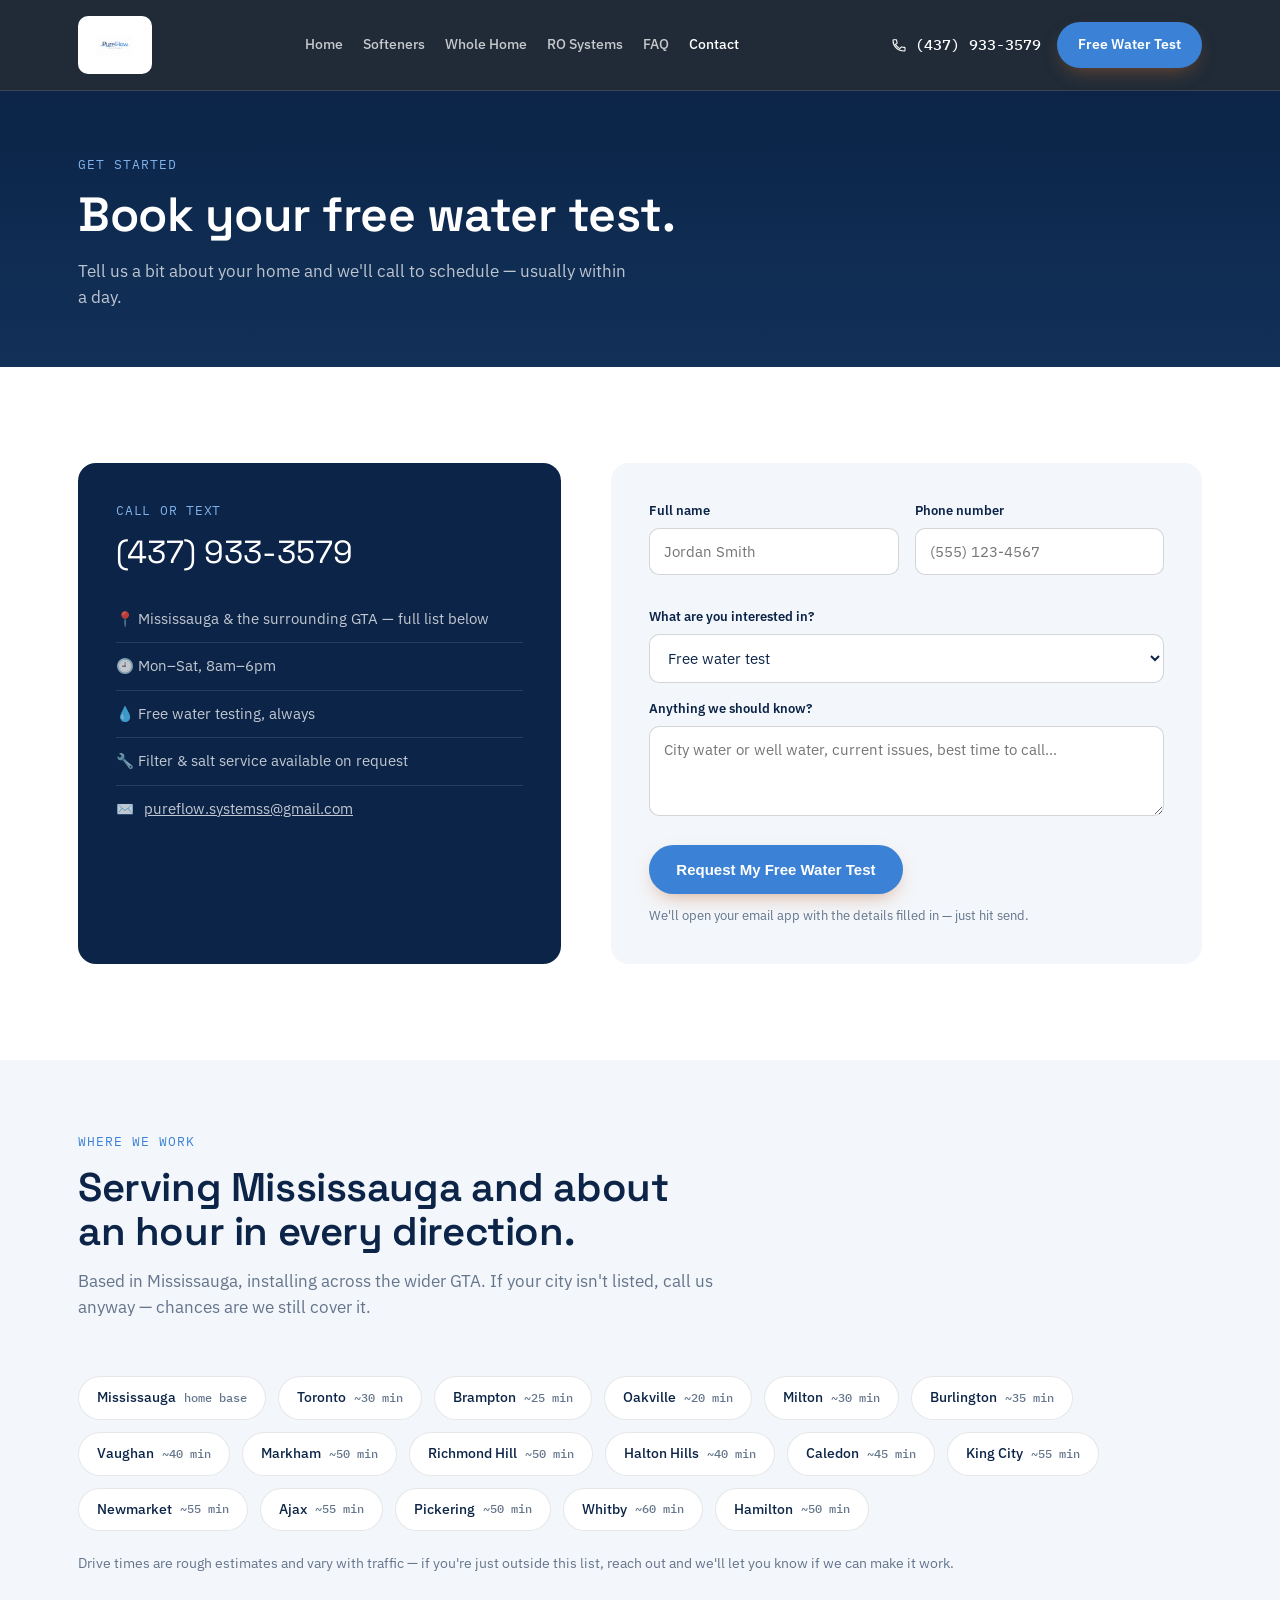
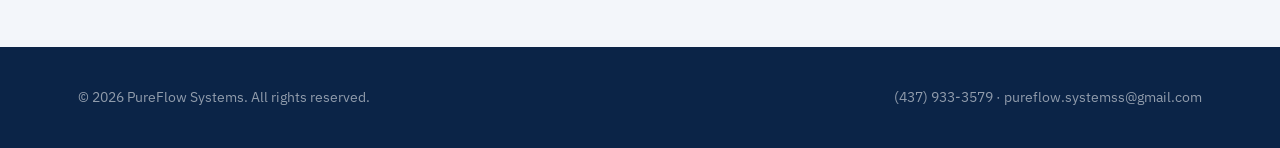
==== commit 89bdd3a5: "Add files via upload" ====
--- a/contact.html
+++ b/contact.html
@@ -450,6 +450,8 @@
   100%{transform:translateX(0);}
 }
 
+.navlinks{gap:20px;}
+.navlinks a{font-size:13.8px;}
 </style>
 <link rel="icon" type="image/png" href="[data-uri]">
 </head>
@@ -457,10 +459,12 @@
 
 <header>
   <div class="nav">
-    <a href="index.html" class="logo"><img src="[data-uri]" alt="PureFlow Systems"></a>
+    <a href="index.html" class="logo"><img src="[data-uri]" alt="PureFlow Systems"></a>
     <nav class="navlinks">
       <a href="index.html">Home</a>
-      <a href="products.html">Products</a>
+      <a href="softeners.html">Softeners</a>
+      <a href="whole-home.html">Whole Home</a>
+      <a href="reverse-osmosis.html">RO Systems</a>
       <a href="faq.html">FAQ</a>
       <a href="contact.html" class="active">Contact</a>
     </nav>
@@ -475,7 +479,9 @@
   </div>
   <nav class="mobile-nav" id="mobileNav">
     <a href="index.html" onclick="closeMobileNav()">Home</a>
-    <a href="products.html" onclick="closeMobileNav()">Products</a>
+    <a href="softeners.html" onclick="closeMobileNav()">Softeners</a>
+    <a href="whole-home.html" onclick="closeMobileNav()">Whole Home</a>
+    <a href="reverse-osmosis.html" onclick="closeMobileNav()">RO Systems</a>
     <a href="faq.html" onclick="closeMobileNav()">FAQ</a>
     <a href="contact.html" class="active" onclick="closeMobileNav()">Contact</a>
   </nav>
@@ -519,11 +525,9 @@
           <label for="interest">What are you interested in?</label>
           <select id="interest">
             <option>Free water test</option>
-            <option>Whole house softener + carbon</option>
-            <option>Whole house softener + 3-stage</option>
-            <option>Whole house carbon only</option>
-            <option>6-stage under-sink RO</option>
-            <option>7-stage under-sink RO</option>
+            <option>Water softener</option>
+            <option>Whole home filtration</option>
+            <option>Reverse osmosis (under sink)</option>
             <option>Filter or salt service for existing system</option>
           </select>
         </div>
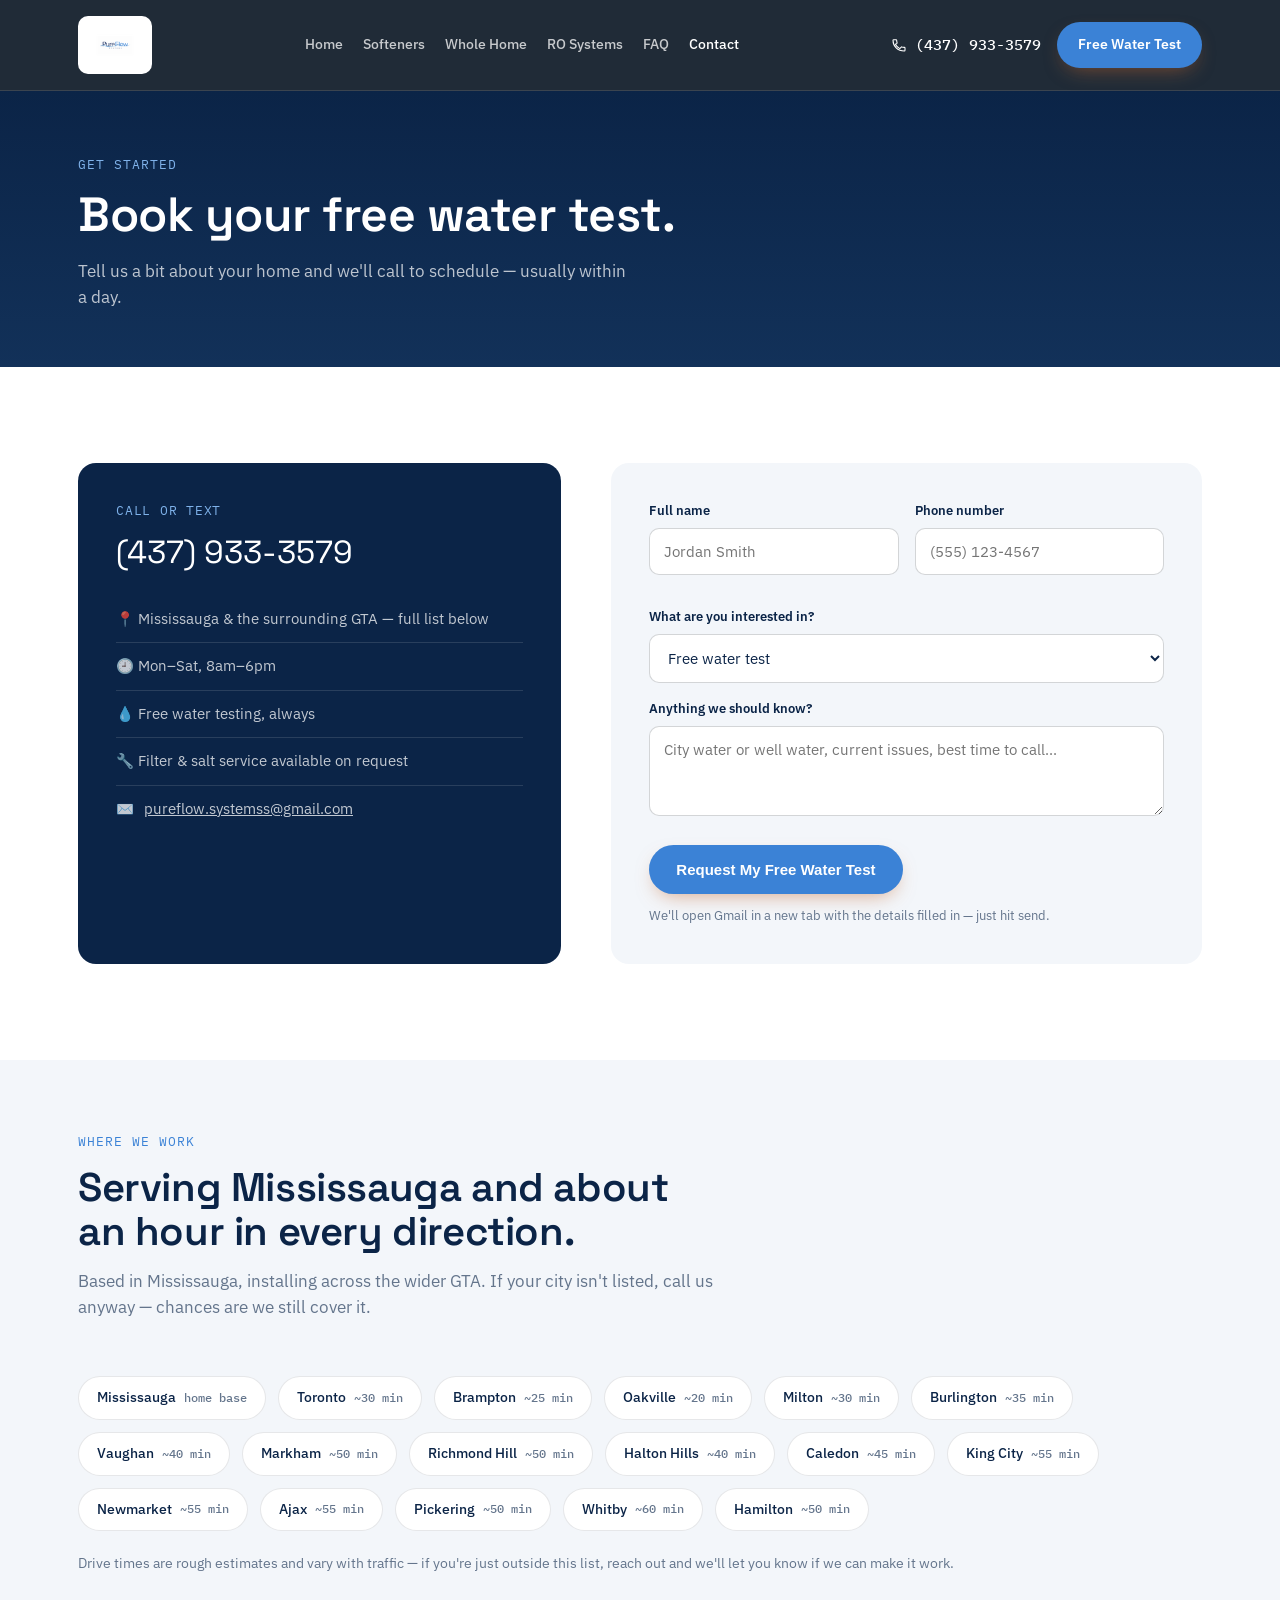
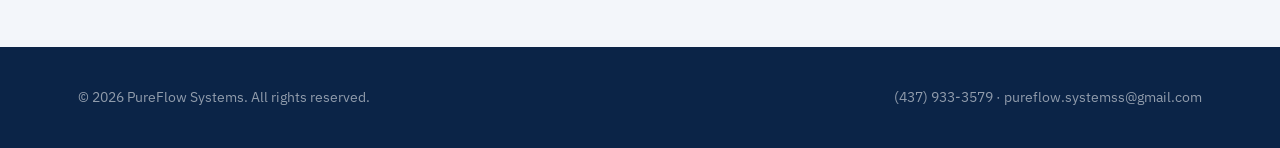
==== commit 30c559a2: "Add files via upload" ====
--- a/contact.html
+++ b/contact.html
@@ -536,7 +536,7 @@
           <textarea id="notes" placeholder="City water or well water, current issues, best time to call..."></textarea>
         </div>
         <button class="btn btn-copper" type="submit">Request My Free Water Test</button>
-        <p id="quoteFormNote" style="font-size:13px; color:var(--steel); margin-top:12px;">We'll open your email app with the details filled in — just hit send.</p>
+        <p id="quoteFormNote" style="font-size:13px; color:var(--steel); margin-top:12px;">We'll open Gmail in a new tab with the details filled in — just hit send.</p>
       </form>
     </div>
   </div>
@@ -642,15 +642,17 @@
     "Interested in: " + interest + "\n" +
     "Notes: " + (notes || "—");
 
-  const mailtoUrl = "mailto:" + LEAD_EMAIL +
-    "?subject=" + encodeURIComponent(subject) +
+  // Opens Gmail's web compose window directly, pre-filled — works on any device
+  // without depending on a desktop mail app (e.g. Outlook) being installed or configured.
+  const gmailUrl = "https://mail.google.com/mail/?view=cm&fs=1&to=" + encodeURIComponent(LEAD_EMAIL) +
+    "&su=" + encodeURIComponent(subject) +
     "&body=" + encodeURIComponent(body);
 
-  window.location.href = mailtoUrl;
+  window.open(gmailUrl, '_blank');
 
   const note = document.getElementById('quoteFormNote');
   if(note){
-    note.textContent = "Opening your email app with the details filled in — just hit send and we'll be in touch shortly.";
+    note.textContent = "Opening Gmail in a new tab with the details filled in — just hit send and we'll be in touch shortly.";
   }
 }
 
